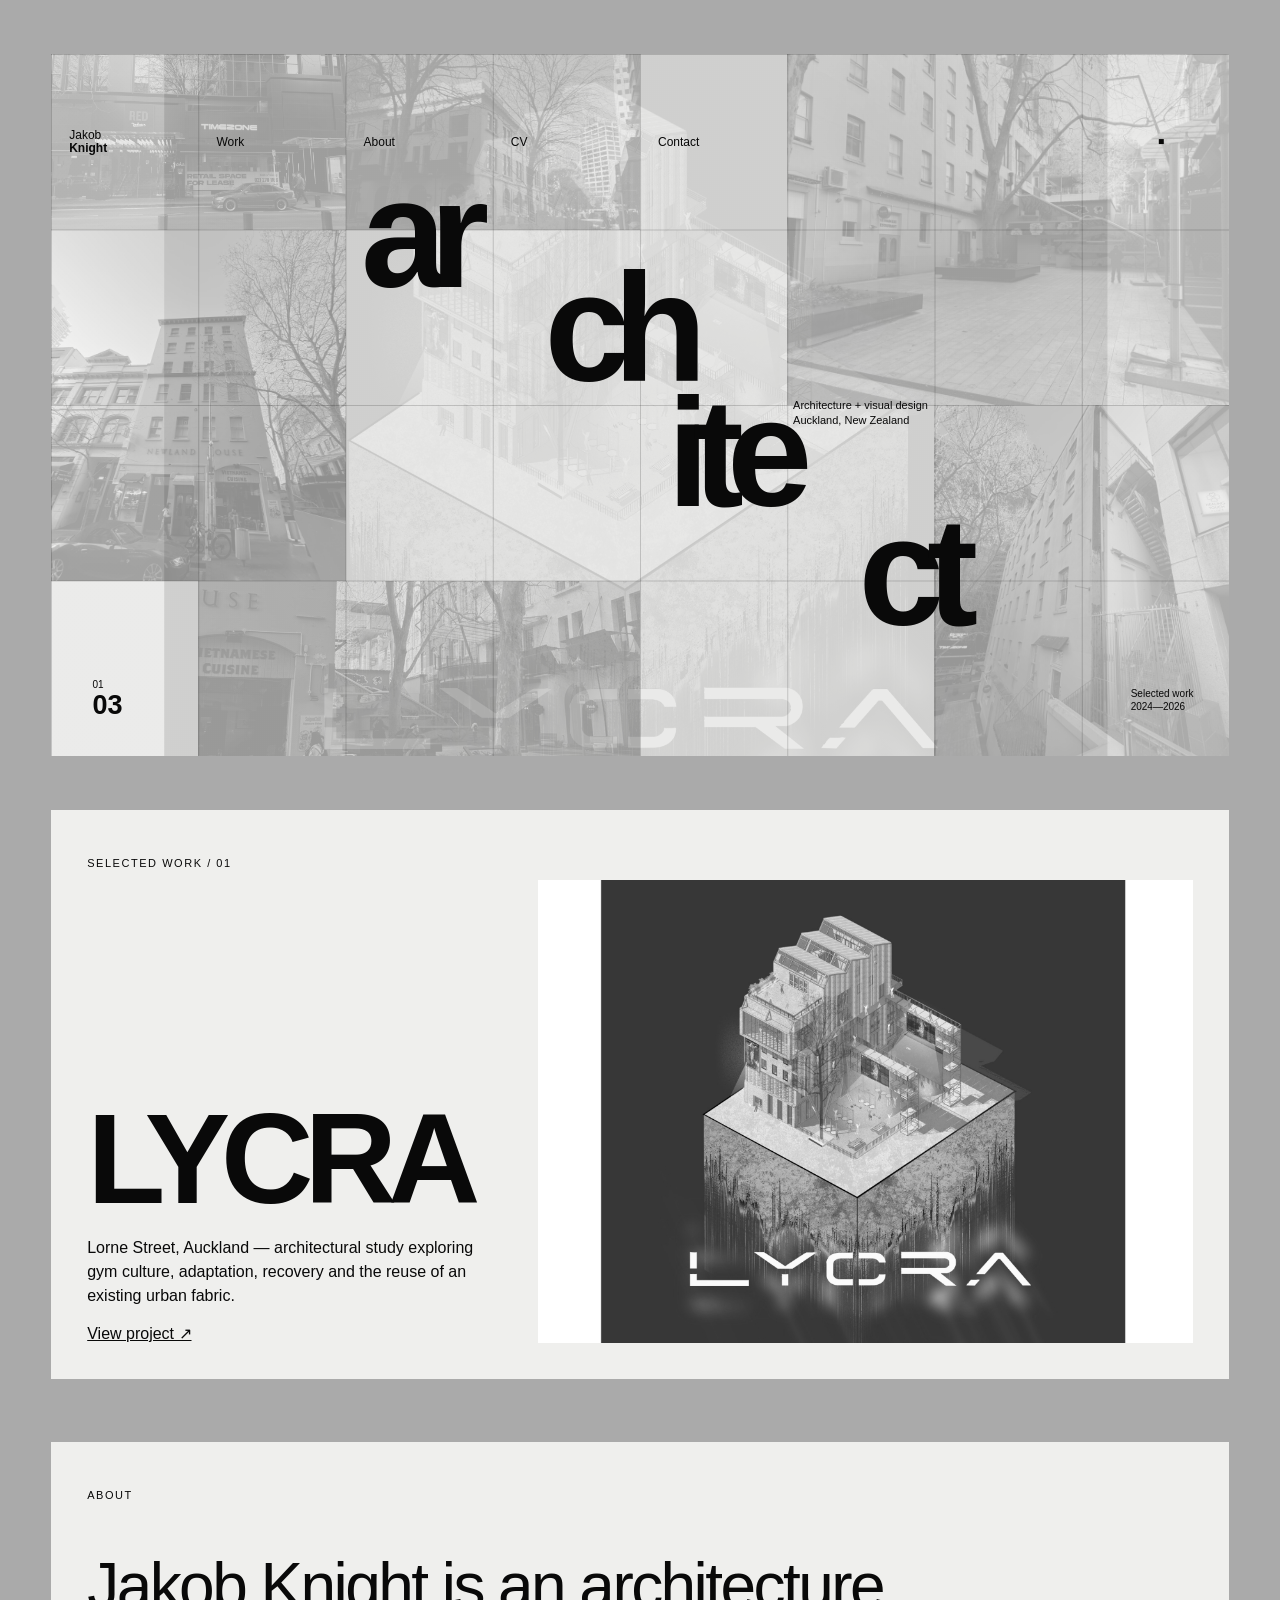
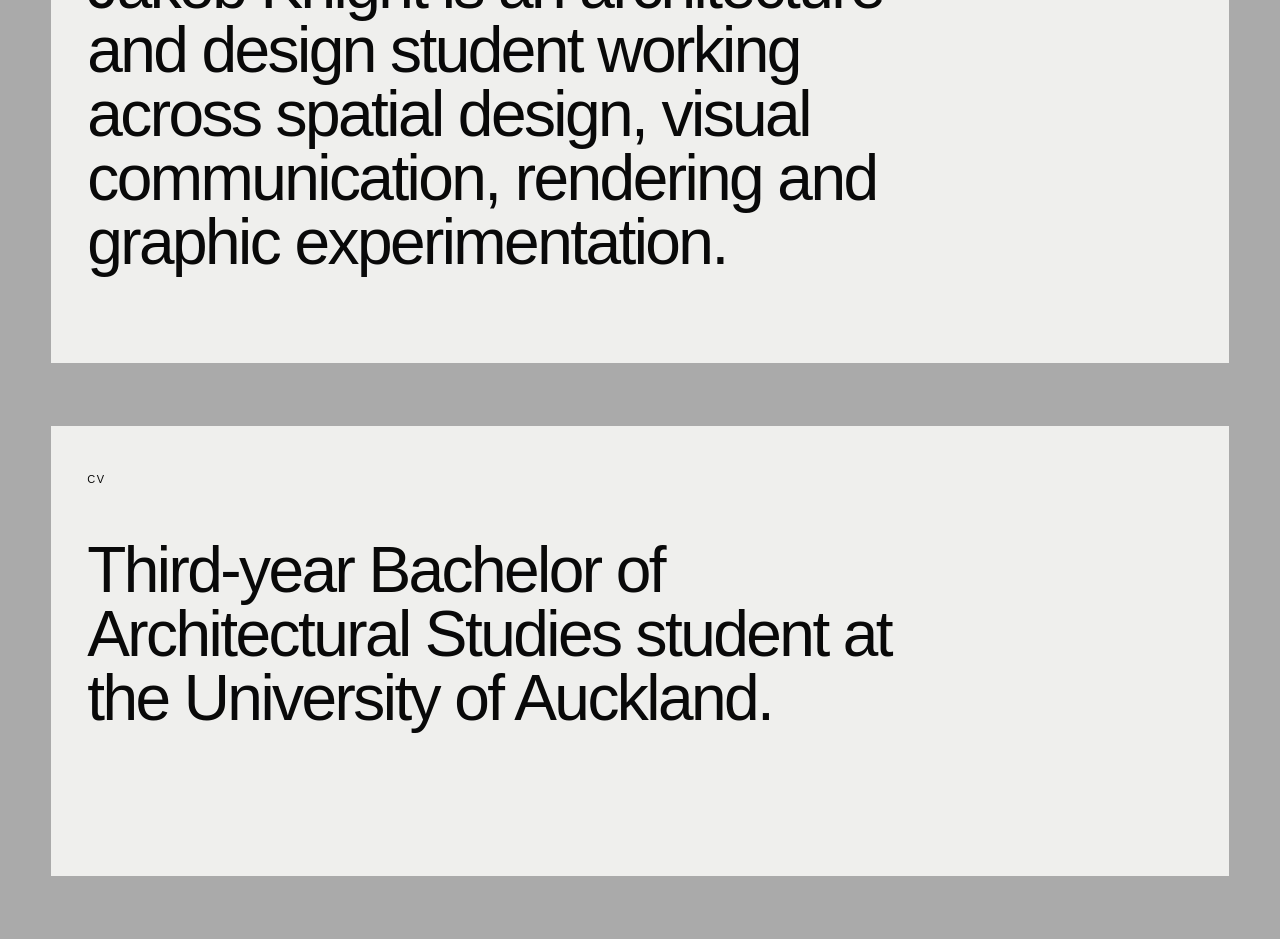
==== index.html @ 736544bb "Add files via upload" ====
<!doctype html>
<html lang="en">
<head>
<meta charset="utf-8"><meta name="viewport" content="width=device-width,initial-scale=1">
<title>Jakob Knight — Architecture & Design</title>
<link rel="stylesheet" href="style.css">
</head>
<body>
<main class="frame">
  <div class="hero-bg" aria-hidden="true"></div>
  <div class="site-collage" aria-hidden="true">
    <img class="site-shot s1" src="assets/site/7428E285-1C14-49B6-B8AC-947E770F21C5_1_105_c.jpeg" alt="">
    <img class="site-shot s2" src="assets/site/D66F2A7D-4DBA-46E4-A9BD-2B75B0302C28_1_105_c.jpeg" alt="">
    <img class="site-shot s3" src="assets/site/F3E840C4-9441-4033-867D-66AA2F9D4E10_1_105_c.jpeg" alt="">
    <img class="site-shot s4" src="assets/site/C7198725-4EB0-49B9-A0B4-5A93298CBA1E_1_105_c.jpeg" alt="">
    <img class="site-shot s5" src="assets/site/936E2C4E-A296-4BAD-B443-EEFE3DE5CDB8_1_105_c.jpeg" alt="">
    <img class="site-shot s6" src="assets/site/A46E5F4E-86DF-471D-A610-13E18A7BE2B7_1_105_c.jpeg" alt="">
  </div>
  <div class="grid" aria-hidden="true"></div>
  <header class="nav">
    <a class="brand" href="#">Jakob<br><b>Knight</b></a>
    <a href="#work">Work</a><a href="#about">About</a><a href="#cv">CV</a><a href="mailto:Jakob.bknight5@gmail.com">Contact</a>
    <button id="menu" aria-label="Toggle project image">▪</button>
  </header>

  <section class="type-art" aria-label="Architecture and design">
    <span class="t t1">ar</span><span class="t t2">ch</span><span class="t t3">ite</span><span class="t t4">ct</span>
  </section>

  <div class="meta">Architecture + visual design<br>Auckland, New Zealand</div>
  <div class="counter"><small>01</small><strong>03</strong></div>
  <div class="social">Selected work<br>2024—2026</div>
</main>

<section id="work" class="work">
  <p class="eyebrow">SELECTED WORK / 01</p>
  <div class="project">
    <div><h1>LYCRA</h1><p>Lorne Street, Auckland — architectural study exploring gym culture, adaptation, recovery and the reuse of an existing urban fabric.</p><a href="project-lycra.html">View project ↗</a></div>
    <img src="assets/lycra.jpg" alt="LYCRA architectural axonometric by Jakob Knight">
  </div>
</section>
<section id="about" class="simple"><p class="eyebrow">ABOUT</p><h2>Jakob Knight is an architecture and design student working across spatial design, visual communication, rendering and graphic experimentation.</h2></section>
<section id="cv" class="simple"><p class="eyebrow">CV</p><h2>Third-year Bachelor of Architectural Studies student at the University of Auckland.</h2></section>
<script src="script.js"></script>
</body></html>
---- style.css ----
*{box-sizing:border-box}html{scroll-behavior:smooth}body{margin:0;background:#aaa;font-family:Arial,Helvetica,sans-serif;color:#090909}.frame{width:min(92vw,1280px);height:min(78vh,760px);margin:6vh auto;position:relative;overflow:hidden;background:#e8e8e6}.hero-bg{position:absolute;inset:0;background:linear-gradient(rgba(232,232,230,.7),rgba(232,232,230,.7)),url('assets/lycra.jpg') center 27%/cover;filter:grayscale(1);opacity:.45;transition:.5s}.site-collage{position:absolute;inset:0;z-index:1;pointer-events:none;overflow:hidden}.site-shot{position:absolute;display:block;object-fit:cover;filter:grayscale(1) contrast(1.08);mix-blend-mode:multiply;opacity:.31;transition:opacity .35s ease,transform .6s ease}.s1{left:0;top:25%;width:25%;height:50%;object-position:50% 55%}.s2{left:62.5%;top:0;width:37.5%;height:50%;object-position:55% 55%;opacity:.24}.s3{left:75%;top:50%;width:25%;height:50%;object-position:45% 50%;opacity:.27}.s4{left:0;top:0;width:25%;height:25%;object-position:50% 42%;opacity:.24}.s5{left:25%;top:0;width:25%;height:25%;object-position:50% 48%;opacity:.2}.s6{left:12.5%;top:75%;width:37.5%;height:25%;object-position:50% 62%;opacity:.26}.frame:hover .site-shot{opacity:.38}.frame:hover .s2,.frame:hover .s5{opacity:.3}.grid{z-index:4;position:absolute;inset:0;background-image:linear-gradient(to right,rgba(0,0,0,.17) 1px,transparent 1px),linear-gradient(to bottom,rgba(0,0,0,.17) 1px,transparent 1px);background-size:12.5% 100%,100% 25%;pointer-events:none}.nav{height:25%;display:grid;grid-template-columns:repeat(8,1fr);position:relative;z-index:6;align-items:center}.nav a,.nav button{color:#080808;text-decoration:none;font-size:12px;padding-left:18px}.brand{line-height:1.05}.nav button{grid-column:8;border:0;background:none;font-size:20px;cursor:pointer}.type-art{position:absolute;inset:19% 10% 7% 25%;z-index:5;font-weight:800;font-size:clamp(70px,12vw,180px);letter-spacing:-.11em;line-height:.62}.t{position:absolute}.t1{left:2%;top:0}.t2{left:26%;top:18%}.t3{left:42%;top:42%}.t4{left:67%;top:65%}.meta{position:absolute;z-index:6;left:63%;top:49%;font-size:11px;line-height:1.35}.counter{position:absolute;z-index:6;left:3.5%;bottom:5%;display:flex;flex-direction:column}.counter small{font-size:10px}.counter strong{font-size:27px}.social{position:absolute;z-index:6;right:3%;bottom:6%;font-size:10px;line-height:1.35}.work,.simple{width:min(92vw,1280px);margin:0 auto 7vh;background:#efefed;padding:36px}.eyebrow{font-size:11px;letter-spacing:.14em}.project{display:grid;grid-template-columns:1fr 1.6fr;gap:42px;align-items:end}.project h1{font-size:clamp(58px,10vw,150px);line-height:.8;margin:70px 0 25px;letter-spacing:-.07em}.project p{max-width:430px;line-height:1.5}.project a{color:inherit}.project img{width:100%;filter:grayscale(1)}.simple{min-height:50vh}.simple h2{max-width:900px;font-size:clamp(32px,5vw,70px);line-height:1;letter-spacing:-.04em;font-weight:500}@media(max-width:700px){.frame{width:100%;height:80vh;margin:0}.nav{grid-template-columns:repeat(4,1fr);height:18%}.nav .brand{grid-column:1}.nav a:nth-of-type(2){grid-column:2}.nav a:nth-of-type(3){grid-column:3}.nav a:nth-of-type(4){display:none}.nav a:nth-of-type(5){display:none}.nav button{grid-column:4}.grid{background-size:25% 100%,100% 20%}.type-art{inset:25% 5% 10% 8%;font-size:23vw}.meta{left:52%;top:55%}.project{grid-template-columns:1fr}.work,.simple{width:100%;padding:22px}}
/* LYCRA case study */
.project-page{background:#e7e7e3}.project-nav{width:min(92vw,1280px);height:86px;margin:0 auto;display:grid;grid-template-columns:2fr repeat(4,1fr) 2fr;align-items:center;border-bottom:1px solid #222}.project-nav a{color:#090909;text-decoration:none;font-size:11px}.project-nav span{text-align:right;font-size:10px;letter-spacing:.12em}.project-hero{width:min(92vw,1280px);height:78vh;min-height:620px;margin:0 auto;position:relative;overflow:hidden;background:#d9d9d5}.project-hero>img{position:absolute;inset:0;width:100%;height:100%;object-fit:cover;filter:grayscale(1);opacity:.5}.project-grid{position:absolute;inset:0;z-index:2;background-image:linear-gradient(to right,rgba(0,0,0,.2) 1px,transparent 1px),linear-gradient(to bottom,rgba(0,0,0,.2) 1px,transparent 1px);background-size:12.5% 100%,100% 25%}.project-title{position:absolute;z-index:3;left:25%;top:13%}.project-title span{font-size:11px}.project-title h1{font-size:clamp(110px,17vw,250px);line-height:.58;letter-spacing:-.12em;margin:40px 0 0}.project-data{position:absolute;z-index:3;right:4%;bottom:6%;font-size:10px;line-height:1.5}.intro-grid,.split-caption,.drawing-head,.motion{width:min(92vw,1280px);margin:0 auto;border-top:1px solid #222}.intro-grid{display:grid;grid-template-columns:1fr 2fr 2fr;gap:35px;padding:90px 0}.intro-grid h2{font-size:clamp(70px,11vw,160px);line-height:.75;letter-spacing:-.08em;margin:0}.lead{font-size:24px;line-height:1.1;margin:0}.bodycopy{grid-column:3;max-width:520px;line-height:1.55}.media{width:min(92vw,1280px);margin:0 auto}.media img{display:block;width:100%;height:auto}.media.full{padding:0 0 90px}.media.duo{display:grid;grid-template-columns:1fr 1fr;gap:1px;background:#222}.media.duo img{height:100%;object-fit:cover}.split-caption{display:grid;grid-template-columns:2fr 1fr;gap:60px;padding:80px 0 40px}.split-caption h3,.drawing-head h3,.feature h3,.motion h3{font-size:clamp(42px,7vw,95px);line-height:.9;letter-spacing:-.05em;margin:20px 0}.split-caption>p{max-width:420px;line-height:1.5}.drawing-head{padding:100px 0 45px}.sections{align-items:start;background:#111}.feature{display:grid;grid-template-columns:1.65fr 1fr;gap:55px;padding:110px 0;align-items:center}.feature.reverse{grid-template-columns:1.5fr 1fr}.feature p,.motion p{line-height:1.5;max-width:430px}.motion{display:grid;grid-template-columns:1fr 2fr;gap:60px;padding:110px 0}.motion video{width:100%;background:#111;max-height:760px}.project-footer{width:min(92vw,1280px);margin:80px auto 0;padding:28px 0 50px;border-top:1px solid #222;display:flex;justify-content:space-between;font-size:11px}.project-footer a{color:inherit;text-decoration:none}@media(max-width:700px){.project-nav{width:92vw;grid-template-columns:2fr 1fr 1fr}.project-nav a:nth-of-type(3),.project-nav a:nth-of-type(4),.project-nav a:nth-of-type(5),.project-nav span{display:none}.project-hero{width:100%;height:72vh;min-height:520px}.project-grid{background-size:25% 100%,100% 20%}.project-title{left:8%;top:18%}.project-title h1{font-size:35vw}.intro-grid,.split-caption,.drawing-head,.motion,.media,.project-footer{width:100%;padding-left:22px;padding-right:22px}.intro-grid{grid-template-columns:1fr;padding-top:60px;padding-bottom:60px}.bodycopy{grid-column:auto}.media.duo,.feature,.feature.reverse,.motion,.split-caption{grid-template-columns:1fr}.media.full{padding:0 22px 60px}.media.duo{gap:18px;background:none}.feature{gap:25px;padding-top:70px;padding-bottom:70px}.motion{gap:25px}.project-footer{width:calc(100% - 44px);padding-left:0;padding-right:0}}

@media(max-width:700px){.site-shot{opacity:.2}.s1{left:0;top:20%;width:50%;height:40%}.s2{left:50%;top:0;width:50%;height:40%}.s3{left:50%;top:60%;width:50%;height:40%}.s4,.s5,.s6{display:none}}
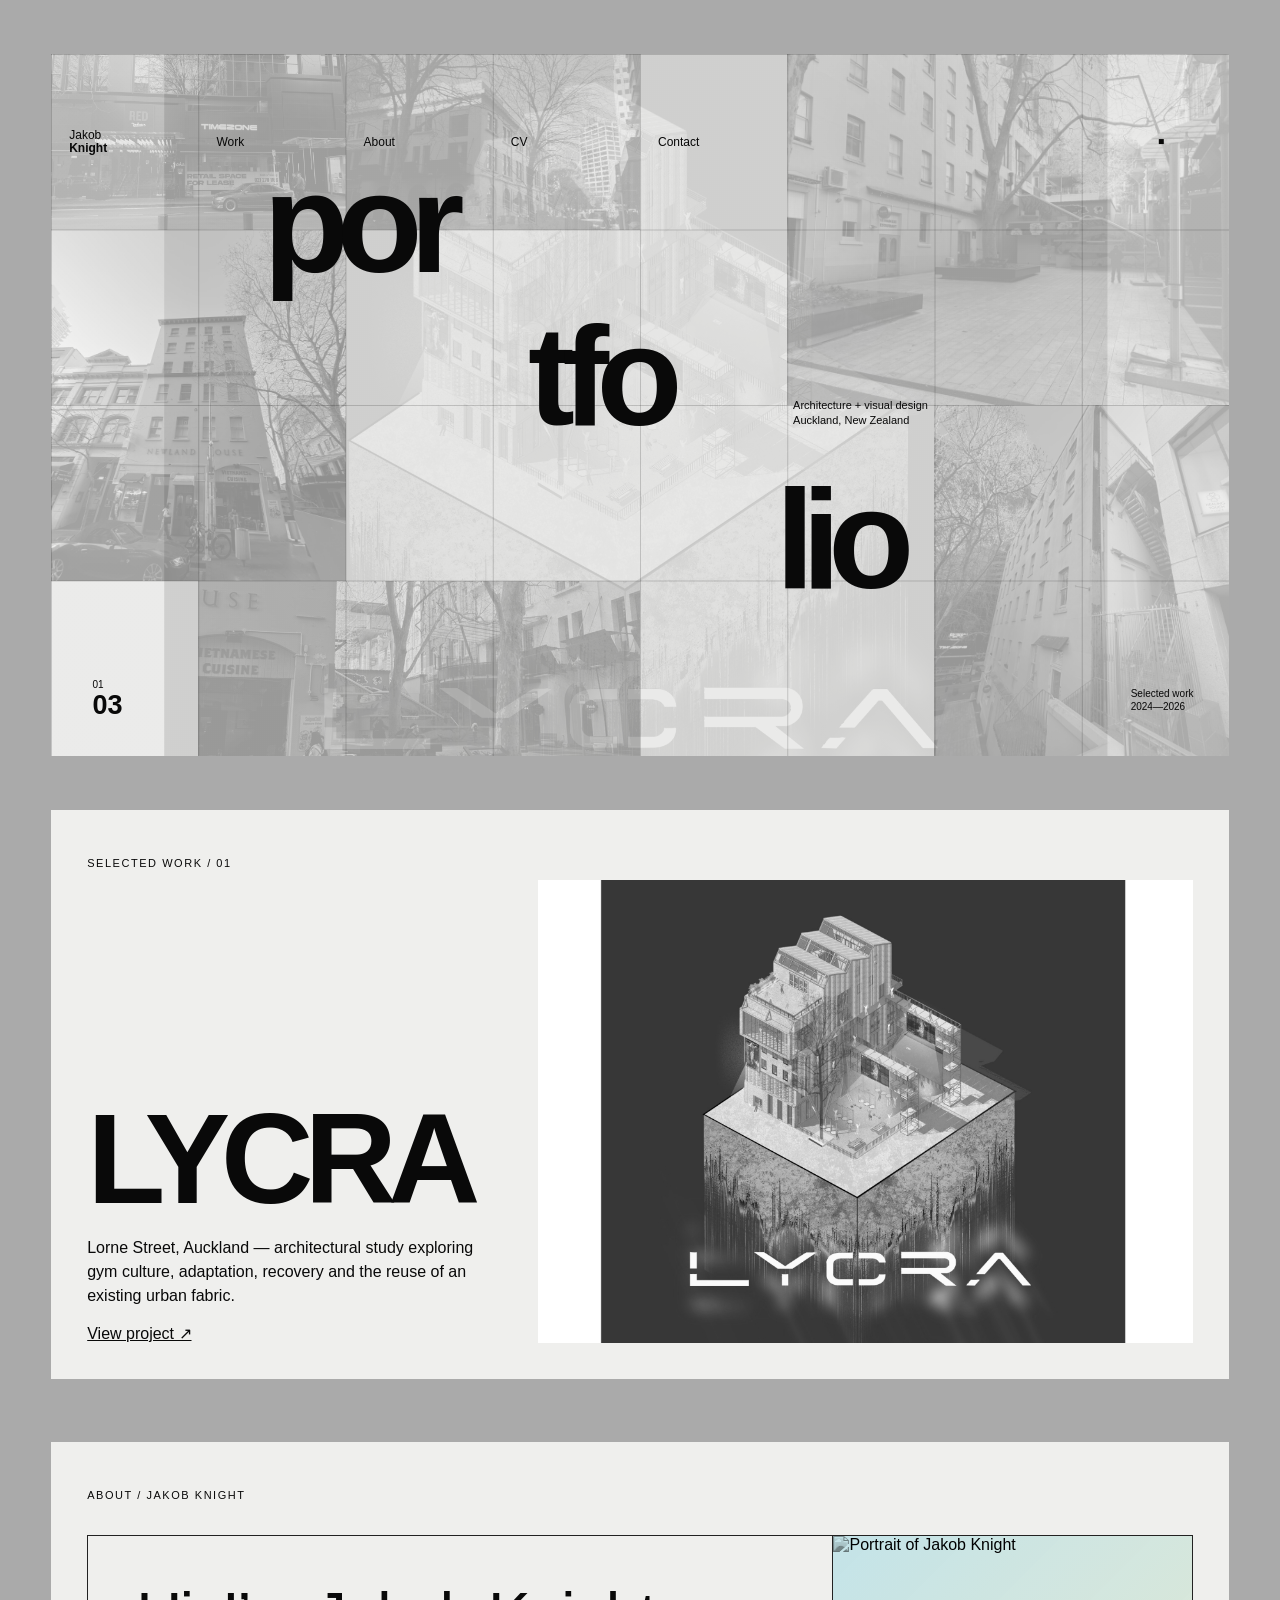
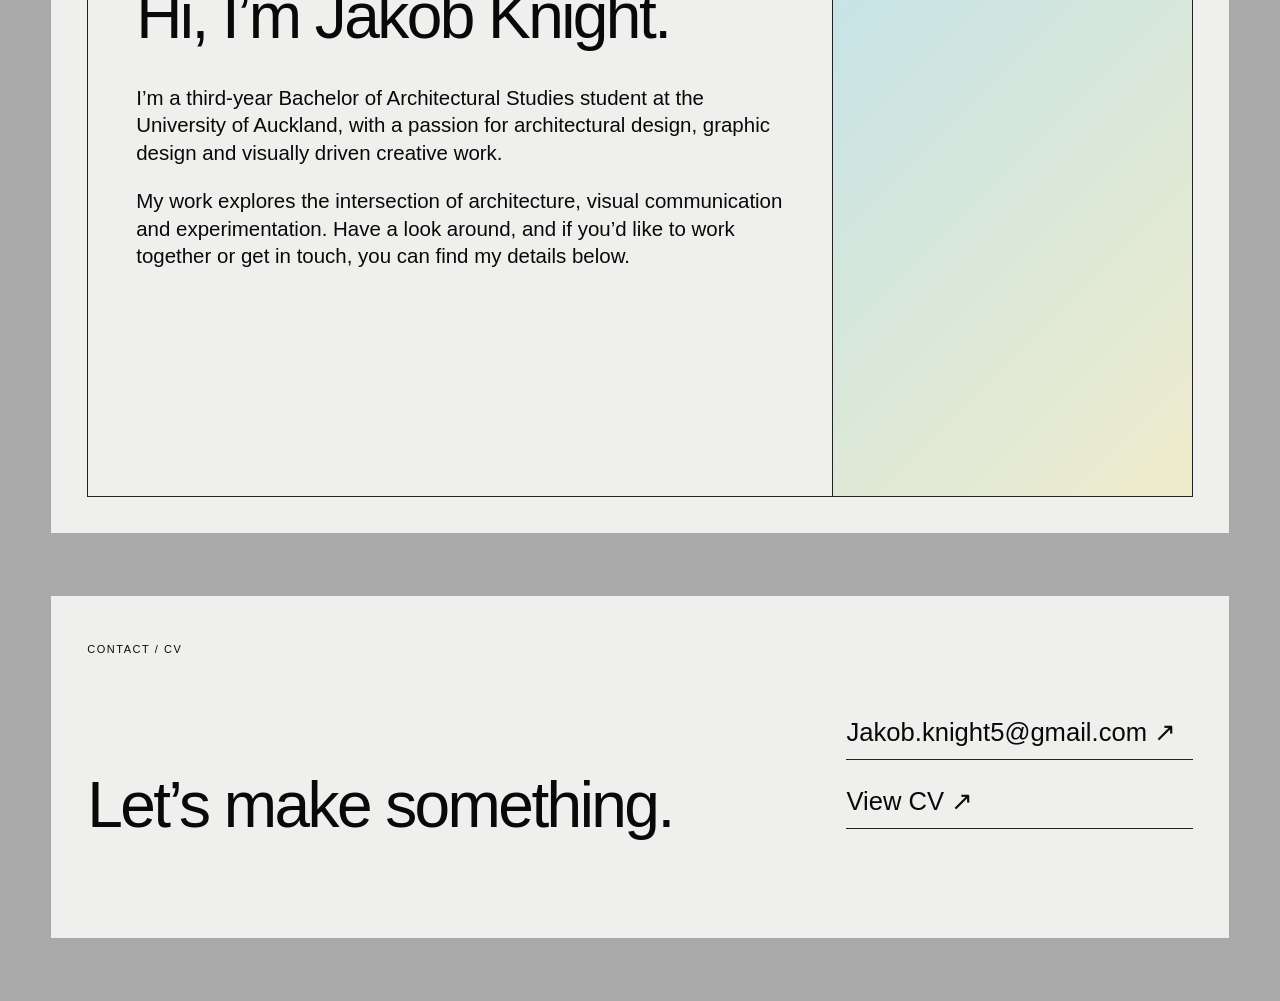
==== commit ddf154d8: "Add files via upload" ====
--- a/index.html
+++ b/index.html
@@ -19,12 +19,12 @@
   <div class="grid" aria-hidden="true"></div>
   <header class="nav">
     <a class="brand" href="#">Jakob<br><b>Knight</b></a>
-    <a href="#work">Work</a><a href="#about">About</a><a href="#cv">CV</a><a href="mailto:Jakob.bknight5@gmail.com">Contact</a>
+    <a href="#work">Work</a><a href="#about">About</a><a href="#cv">CV</a><a href="mailto:Jakob.knight5@gmail.com">Contact</a>
     <button id="menu" aria-label="Toggle project image">▪</button>
   </header>
 
-  <section class="type-art" aria-label="Architecture and design">
-    <span class="t t1">ar</span><span class="t t2">ch</span><span class="t t3">ite</span><span class="t t4">ct</span>
+  <section class="type-art portfolio-art" aria-label="Portfolio">
+    <span class="t t1">por</span><span class="t t2">tfo</span><span class="t t3">lio</span>
   </section>
 
   <div class="meta">Architecture + visual design<br>Auckland, New Zealand</div>
@@ -39,7 +39,26 @@
     <img src="assets/lycra.jpg" alt="LYCRA architectural axonometric by Jakob Knight">
   </div>
 </section>
-<section id="about" class="simple"><p class="eyebrow">ABOUT</p><h2>Jakob Knight is an architecture and design student working across spatial design, visual communication, rendering and graphic experimentation.</h2></section>
-<section id="cv" class="simple"><p class="eyebrow">CV</p><h2>Third-year Bachelor of Architectural Studies student at the University of Auckland.</h2></section>
+<section id="about" class="simple about-section">
+  <p class="eyebrow">ABOUT / JAKOB KNIGHT</p>
+  <div class="about-grid">
+    <div class="about-copy">
+      <h2>Hi, I’m Jakob Knight.</h2>
+      <p>I’m a third-year Bachelor of Architectural Studies student at the University of Auckland, with a passion for architectural design, graphic design and visually driven creative work.</p>
+      <p>My work explores the intersection of architecture, visual communication and experimentation. Have a look around, and if you’d like to work together or get in touch, you can find my details below.</p>
+    </div>
+    <figure class="portrait-wrap"><img src="assets/jakob-portrait.jpg" alt="Portrait of Jakob Knight"></figure>
+  </div>
+</section>
+<section id="cv" class="simple contact-section">
+  <p class="eyebrow">CONTACT / CV</p>
+  <div class="contact-grid">
+    <h2>Let’s make something.</h2>
+    <div class="contact-links">
+      <a href="mailto:Jakob.knight5@gmail.com">Jakob.knight5@gmail.com ↗</a>
+      <a href="assets/jakob-knight-cv.pdf" target="_blank" rel="noopener">View CV ↗</a>
+    </div>
+  </div>
+</section>
 <script src="script.js"></script>
 </body></html>
--- a/style.css
+++ b/style.css
@@ -3,3 +3,7 @@
 .project-page{background:#e7e7e3}.project-nav{width:min(92vw,1280px);height:86px;margin:0 auto;display:grid;grid-template-columns:2fr repeat(4,1fr) 2fr;align-items:center;border-bottom:1px solid #222}.project-nav a{color:#090909;text-decoration:none;font-size:11px}.project-nav span{text-align:right;font-size:10px;letter-spacing:.12em}.project-hero{width:min(92vw,1280px);height:78vh;min-height:620px;margin:0 auto;position:relative;overflow:hidden;background:#d9d9d5}.project-hero>img{position:absolute;inset:0;width:100%;height:100%;object-fit:cover;filter:grayscale(1);opacity:.5}.project-grid{position:absolute;inset:0;z-index:2;background-image:linear-gradient(to right,rgba(0,0,0,.2) 1px,transparent 1px),linear-gradient(to bottom,rgba(0,0,0,.2) 1px,transparent 1px);background-size:12.5% 100%,100% 25%}.project-title{position:absolute;z-index:3;left:25%;top:13%}.project-title span{font-size:11px}.project-title h1{font-size:clamp(110px,17vw,250px);line-height:.58;letter-spacing:-.12em;margin:40px 0 0}.project-data{position:absolute;z-index:3;right:4%;bottom:6%;font-size:10px;line-height:1.5}.intro-grid,.split-caption,.drawing-head,.motion{width:min(92vw,1280px);margin:0 auto;border-top:1px solid #222}.intro-grid{display:grid;grid-template-columns:1fr 2fr 2fr;gap:35px;padding:90px 0}.intro-grid h2{font-size:clamp(70px,11vw,160px);line-height:.75;letter-spacing:-.08em;margin:0}.lead{font-size:24px;line-height:1.1;margin:0}.bodycopy{grid-column:3;max-width:520px;line-height:1.55}.media{width:min(92vw,1280px);margin:0 auto}.media img{display:block;width:100%;height:auto}.media.full{padding:0 0 90px}.media.duo{display:grid;grid-template-columns:1fr 1fr;gap:1px;background:#222}.media.duo img{height:100%;object-fit:cover}.split-caption{display:grid;grid-template-columns:2fr 1fr;gap:60px;padding:80px 0 40px}.split-caption h3,.drawing-head h3,.feature h3,.motion h3{font-size:clamp(42px,7vw,95px);line-height:.9;letter-spacing:-.05em;margin:20px 0}.split-caption>p{max-width:420px;line-height:1.5}.drawing-head{padding:100px 0 45px}.sections{align-items:start;background:#111}.feature{display:grid;grid-template-columns:1.65fr 1fr;gap:55px;padding:110px 0;align-items:center}.feature.reverse{grid-template-columns:1.5fr 1fr}.feature p,.motion p{line-height:1.5;max-width:430px}.motion{display:grid;grid-template-columns:1fr 2fr;gap:60px;padding:110px 0}.motion video{width:100%;background:#111;max-height:760px}.project-footer{width:min(92vw,1280px);margin:80px auto 0;padding:28px 0 50px;border-top:1px solid #222;display:flex;justify-content:space-between;font-size:11px}.project-footer a{color:inherit;text-decoration:none}@media(max-width:700px){.project-nav{width:92vw;grid-template-columns:2fr 1fr 1fr}.project-nav a:nth-of-type(3),.project-nav a:nth-of-type(4),.project-nav a:nth-of-type(5),.project-nav span{display:none}.project-hero{width:100%;height:72vh;min-height:520px}.project-grid{background-size:25% 100%,100% 20%}.project-title{left:8%;top:18%}.project-title h1{font-size:35vw}.intro-grid,.split-caption,.drawing-head,.motion,.media,.project-footer{width:100%;padding-left:22px;padding-right:22px}.intro-grid{grid-template-columns:1fr;padding-top:60px;padding-bottom:60px}.bodycopy{grid-column:auto}.media.duo,.feature,.feature.reverse,.motion,.split-caption{grid-template-columns:1fr}.media.full{padding:0 22px 60px}.media.duo{gap:18px;background:none}.feature{gap:25px;padding-top:70px;padding-bottom:70px}.motion{gap:25px}.project-footer{width:calc(100% - 44px);padding-left:0;padding-right:0}}
 
 @media(max-width:700px){.site-shot{opacity:.2}.s1{left:0;top:20%;width:50%;height:40%}.s2{left:50%;top:0;width:50%;height:40%}.s3{left:50%;top:60%;width:50%;height:40%}.s4,.s5,.s6{display:none}}
+
+/* Portfolio / about update */
+.portfolio-art{inset:18% 7% 7% 18%;font-size:clamp(66px,11vw,170px);letter-spacing:-.09em}.portfolio-art .t1{left:0;top:0}.portfolio-art .t2{left:30%;top:29%}.portfolio-art .t3{left:58%;top:60%}.about-section{padding-top:36px;padding-bottom:36px}.about-grid{display:grid;grid-template-columns:1.35fr .65fr;gap:1px;margin-top:34px;background:#222;border:1px solid #222}.about-copy,.portrait-wrap{background:#efefed}.about-copy{padding:48px}.about-copy h2{margin:0 0 36px;max-width:720px}.about-copy p{font-size:clamp(17px,1.6vw,24px);line-height:1.35;max-width:720px}.portrait-wrap{margin:0;min-height:560px;overflow:hidden;position:relative}.portrait-wrap img{width:100%;height:100%;object-fit:cover;display:block;filter:grayscale(1) contrast(1.08);mix-blend-mode:multiply}.portrait-wrap:after{content:'';position:absolute;inset:0;background:linear-gradient(135deg,rgba(0,190,230,.18),rgba(255,230,0,.14));mix-blend-mode:multiply;pointer-events:none}.contact-section{min-height:38vh}.contact-grid{display:grid;grid-template-columns:1.35fr .65fr;gap:40px;align-items:end;margin-top:50px}.contact-grid h2{margin:0}.contact-links{display:flex;flex-direction:column;gap:14px;padding-bottom:8px}.contact-links a{color:#090909;font-size:clamp(18px,2vw,28px);text-decoration:none;border-bottom:1px solid #222;padding:12px 0}.contact-links a:hover{font-style:italic}
+@media(max-width:700px){.portfolio-art{inset:25% 4% 10% 7%;font-size:21vw}.portfolio-art .t1{left:0;top:0}.portfolio-art .t2{left:20%;top:31%}.portfolio-art .t3{left:48%;top:62%}.about-grid,.contact-grid{grid-template-columns:1fr}.about-copy{padding:28px 22px}.portrait-wrap{min-height:520px}.contact-grid{gap:20px}}
